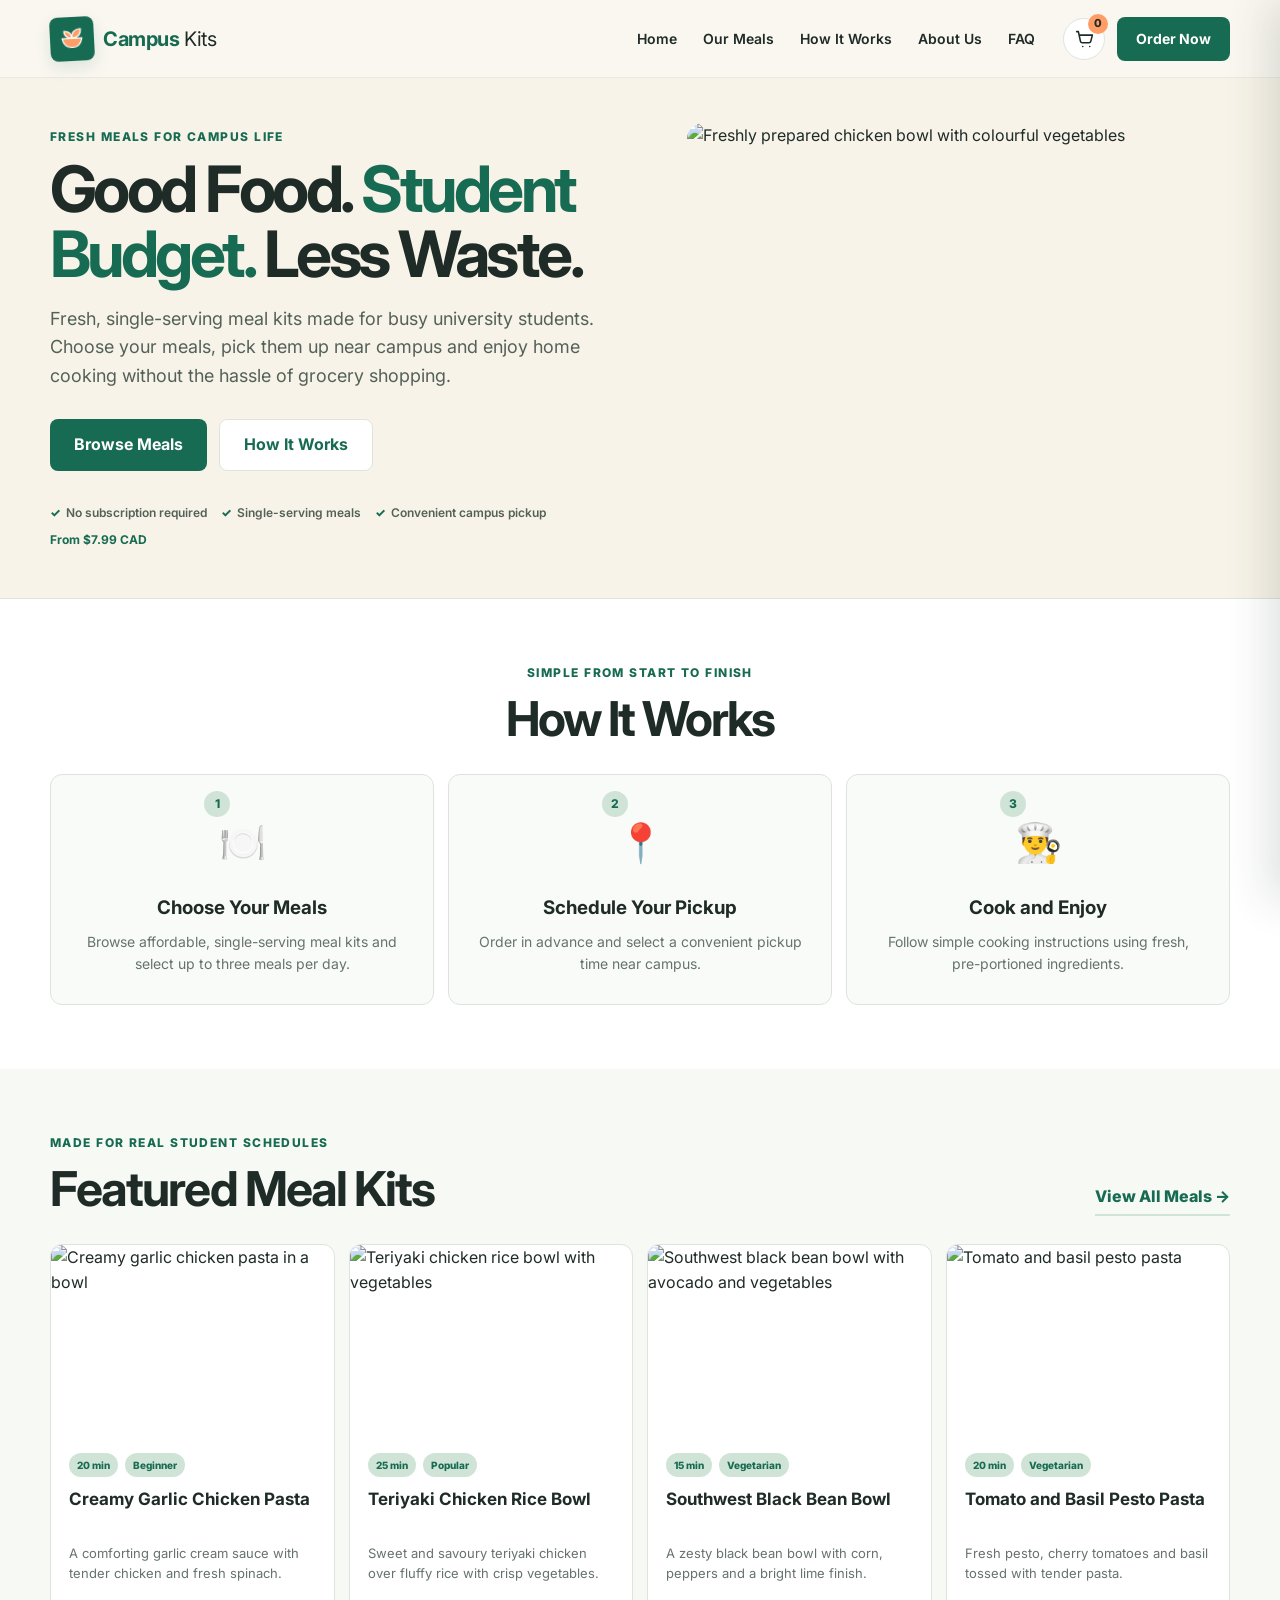
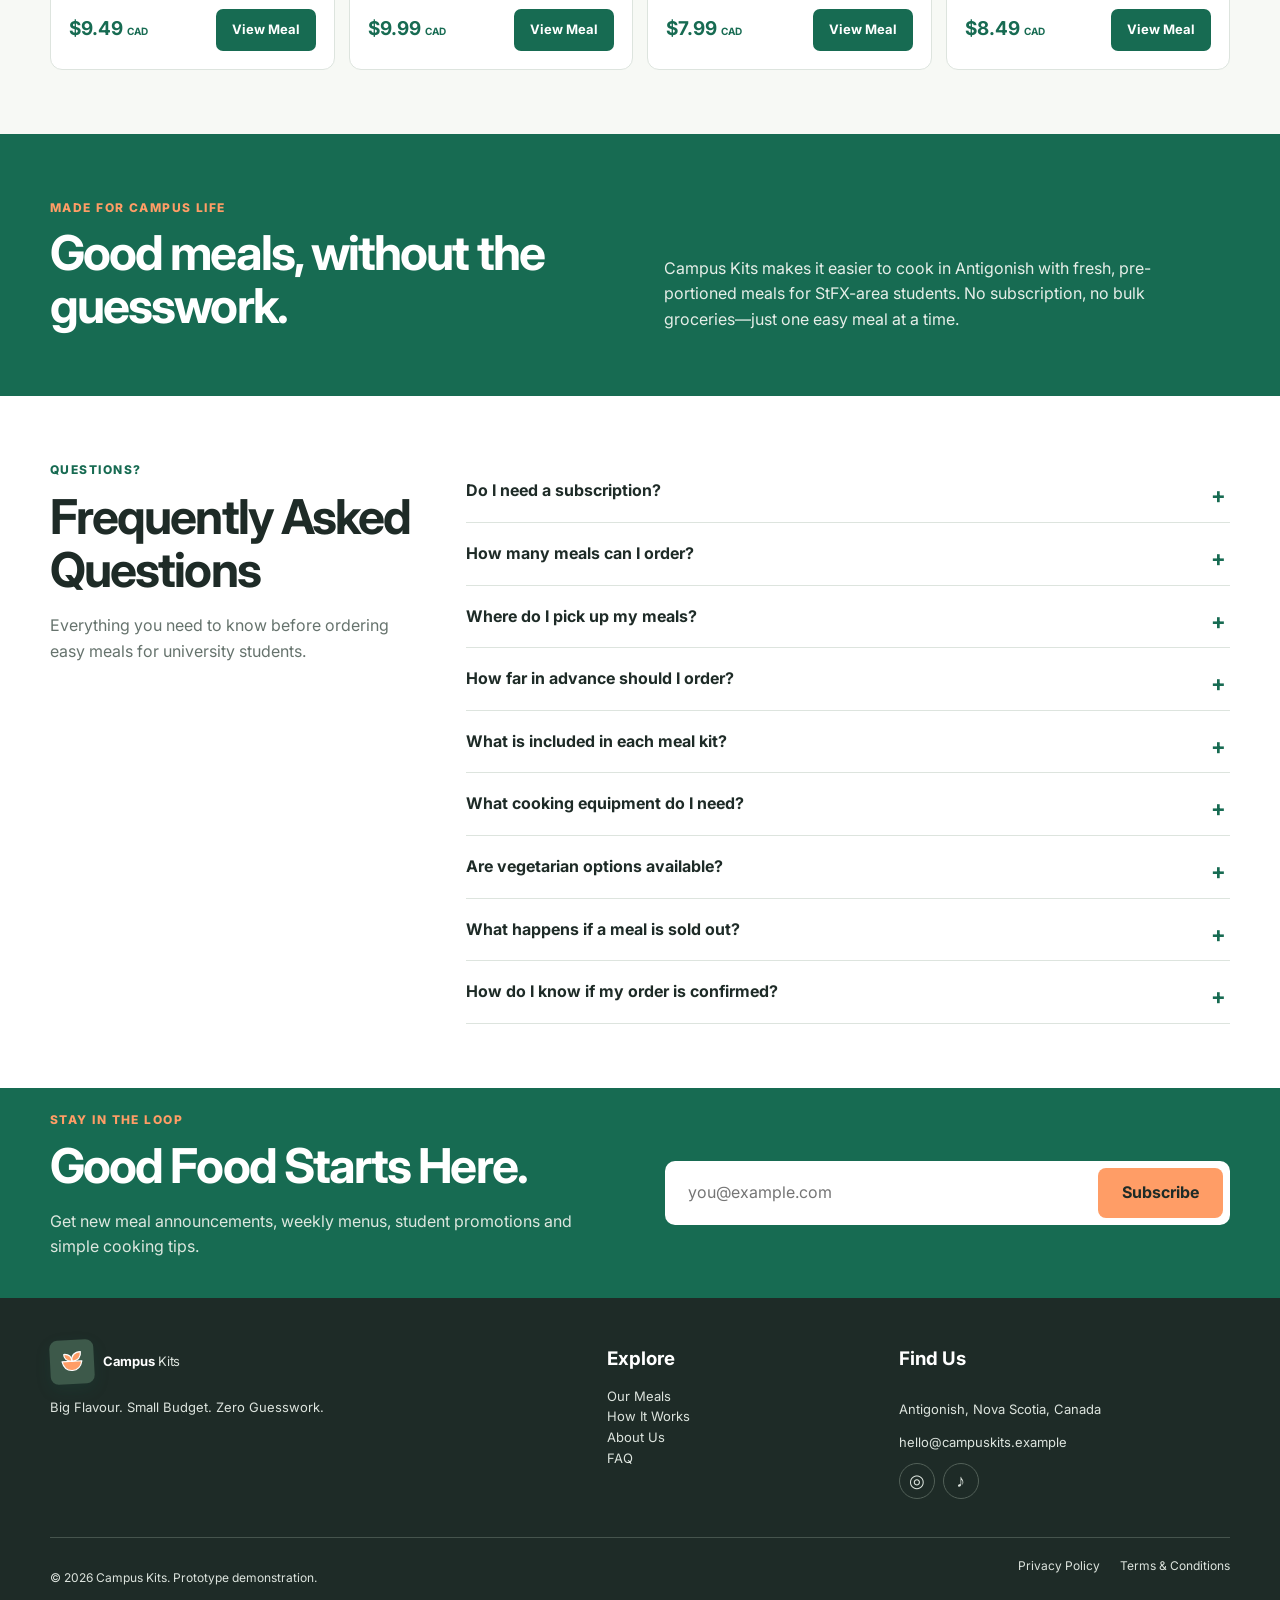
==== index.html @ 13176a0d "create Campus Kits Website" ====
<!doctype html>
<html lang="en">
<head>
  <meta charset="UTF-8">
  <meta name="viewport" content="width=device-width, initial-scale=1">
  <meta name="description" content="Affordable student meal kits in Antigonish. Fresh, single-serving university student meals with convenient StFX-area pickup.">
  <meta name="keywords" content="affordable student meal kits, university student meals, meal kits Antigonish, StFX student meals, single-serving meal kits, easy meals for university students, affordable meals for students, reduce food waste">
  <title>Campus Kits | Affordable Student Meal Kits in Antigonish</title>
  <link rel="preconnect" href="https://fonts.googleapis.com">
  <link rel="preconnect" href="https://fonts.gstatic.com" crossorigin>
  <link href="https://fonts.googleapis.com/css2?family=Inter:wght@400;500;600;700;800&display=swap" rel="stylesheet">
  <link rel="stylesheet" href="styles.css">
</head>
<body>
  <a class="skip-link" href="#main">Skip to content</a>
  <header class="site-header">
    <nav class="nav container" aria-label="Main navigation">
      <a class="brand" href="index.html" aria-label="Campus Kits home">
        <span class="brand-mark" aria-hidden="true">
          <svg viewBox="0 0 48 48"><path d="M10 23h28c-1.8 8.5-7.4 13-14 13S11.8 31.5 10 23Z"/><path d="M24 23c-1-8.4 4.4-13.4 12.5-13.1.5 7.4-4.2 12.3-12.5 13.1Z"/><path d="M24 23c-7.5-.5-11.5-4.6-11.1-10.2 6.6-.1 10.7 3.4 11.1 10.2Z"/></svg>
        </span>
        <span><strong>Campus</strong> Kits</span>
      </a>
      <button class="nav-toggle" aria-expanded="false" aria-controls="nav-links" aria-label="Open menu">
        <span></span><span></span><span></span>
      </button>
      <div class="nav-links" id="nav-links">
        <a href="index.html#main">Home</a>
        <a href="meals.html">Our Meals</a>
        <a href="#how">How It Works</a>
        <a href="#about">About Us</a>
        <a href="#faq">FAQ</a>
      </div>
      <div class="nav-actions">
        <button class="cart-button" type="button" data-open-cart aria-label="Open shopping cart">
          <svg viewBox="0 0 24 24" aria-hidden="true"><path d="M3 3h2l2.4 11.2a2 2 0 0 0 2 1.6h7.8a2 2 0 0 0 1.9-1.4L21 7H6M10 20h.01M18 20h.01"/></svg>
          <span class="cart-count" data-cart-count>0</span>
        </button>
        <a class="button button-small" href="product.html">Order Now</a>
      </div>
    </nav>
  </header>

  <main id="main">
    <section class="hero">
      <div class="container hero-grid">
        <div class="hero-copy">
          <p class="eyebrow">Fresh meals for campus life</p>
          <h1>Good Food. <span>Student Budget.</span> Less Waste.</h1>
          <p class="hero-lede">Fresh, single-serving meal kits made for busy university students. Choose your meals, pick them up near campus and enjoy home cooking without the hassle of grocery shopping.</p>
          <div class="button-row">
            <a class="button" href="#meals">Browse Meals</a>
            <a class="button button-secondary" href="#how">How It Works</a>
          </div>
          <div class="trust-row" aria-label="Service highlights">
            <span>No subscription required</span><span>Single-serving meals</span><span>Convenient campus pickup</span><strong>From $7.99 CAD</strong>
          </div>
        </div>
        <div class="hero-image-wrap">
          <img src="https://images.unsplash.com/photo-1547592180-85f173990554?auto=format&fit=crop&w=1000&q=85" alt="Freshly prepared chicken bowl with colourful vegetables" width="600" height="700">
          <div class="hero-badge"><strong>20 min</strong><span>from pantry to plate</span></div>
        </div>
      </div>
    </section>

    <section class="section" id="how">
      <div class="container">
        <div class="section-heading centered">
          <p class="eyebrow">Simple from start to finish</p>
          <h2>How It Works</h2>
        </div>
        <div class="steps">
          <article class="step"><div class="step-icon"><span>1</span>🍽️</div><h3>Choose Your Meals</h3><p>Browse affordable, single-serving meal kits and select up to three meals per day.</p></article>
          <article class="step"><div class="step-icon"><span>2</span>📍</div><h3>Schedule Your Pickup</h3><p>Order in advance and select a convenient pickup time near campus.</p></article>
          <article class="step"><div class="step-icon"><span>3</span>👨‍🍳</div><h3>Cook and Enjoy</h3><p>Follow simple cooking instructions using fresh, pre-portioned ingredients.</p></article>
        </div>
      </div>
    </section>

    <section class="section meal-section" id="meals">
      <div class="container">
        <div class="section-heading split">
          <div><p class="eyebrow">Made for real student schedules</p><h2>Featured Meal Kits</h2></div>
          <a class="text-link" href="meals.html">View All Meals <span aria-hidden="true">→</span></a>
        </div>
        <div class="meal-grid">
          <article class="meal-card">
            <a class="meal-image" href="product.html?meal=chicken-pasta"><img src="https://images.unsplash.com/photo-1645112411341-6c4fd023714a?auto=format&fit=crop&w=700&q=82" alt="Creamy garlic chicken pasta in a bowl" loading="lazy" width="420" height="300"></a>
            <div class="meal-card-body"><div class="meal-meta"><span>20 min</span><span>Beginner</span></div><h3>Creamy Garlic Chicken Pasta</h3><p>A comforting garlic cream sauce with tender chicken and fresh spinach.</p><div class="price-row"><strong>$9.49 <small>CAD</small></strong><a class="button button-card" href="product.html?meal=chicken-pasta">View Meal</a></div></div>
          </article>
          <article class="meal-card">
            <a class="meal-image" href="product.html?meal=teriyaki-bowl"><img src="https://images.unsplash.com/photo-1512058564366-18510be2db19?auto=format&fit=crop&w=700&q=82" alt="Teriyaki chicken rice bowl with vegetables" loading="lazy" width="420" height="300"></a>
            <div class="meal-card-body"><div class="meal-meta"><span>25 min</span><span>Popular</span></div><h3>Teriyaki Chicken Rice Bowl</h3><p>Sweet and savoury teriyaki chicken over fluffy rice with crisp vegetables.</p><div class="price-row"><strong>$9.99 <small>CAD</small></strong><a class="button button-card" href="product.html?meal=teriyaki-bowl">View Meal</a></div></div>
          </article>
          <article class="meal-card">
            <a class="meal-image" href="product.html?meal=black-bean-bowl"><img src="https://images.unsplash.com/photo-1543362906-acfc16c67564?auto=format&fit=crop&w=700&q=82" alt="Southwest black bean bowl with avocado and vegetables" loading="lazy" width="420" height="300"></a>
            <div class="meal-card-body"><div class="meal-meta"><span>15 min</span><span>Vegetarian</span></div><h3>Southwest Black Bean Bowl</h3><p>A zesty black bean bowl with corn, peppers and a bright lime finish.</p><div class="price-row"><strong>$7.99 <small>CAD</small></strong><a class="button button-card" href="product.html?meal=black-bean-bowl">View Meal</a></div></div>
          </article>
          <article class="meal-card">
            <a class="meal-image" href="product.html?meal=pesto-pasta"><img src="https://images.unsplash.com/photo-1476224203421-9ac39bcb3327?auto=format&fit=crop&w=700&q=82" alt="Tomato and basil pesto pasta" loading="lazy" width="420" height="300"></a>
            <div class="meal-card-body"><div class="meal-meta"><span>20 min</span><span>Vegetarian</span></div><h3>Tomato and Basil Pesto Pasta</h3><p>Fresh pesto, cherry tomatoes and basil tossed with tender pasta.</p><div class="price-row"><strong>$8.49 <small>CAD</small></strong><a class="button button-card" href="product.html?meal=pesto-pasta">View Meal</a></div></div>
          </article>
        </div>
      </div>
    </section>

    <section class="section about-strip" id="about">
      <div class="container about-grid">
        <div><p class="eyebrow">Made for campus life</p><h2>Good meals, without the guesswork.</h2></div>
        <p>Campus Kits makes it easier to cook in Antigonish with fresh, pre-portioned meals for StFX-area students. No subscription, no bulk groceries—just one easy meal at a time.</p>
      </div>
    </section>

    <section class="section faq-section" id="faq">
      <div class="container faq-grid">
        <div><p class="eyebrow">Questions?</p><h2>Frequently Asked Questions</h2><p>Everything you need to know before ordering easy meals for university students.</p></div>
        <div class="faq-list">
          <details><summary>Do I need a subscription?</summary><p>No. You can order whenever it suits you, with no recurring commitment.</p></details>
          <details><summary>How many meals can I order?</summary><p>You can order up to three meals per pickup day across any of the available meal kits.</p></details>
          <details><summary>Where do I pick up my meals?</summary><p>Pickup is offered from a fictional campus-area location in Antigonish near StFX. The exact location is listed during checkout.</p></details>
          <details><summary>How far in advance should I order?</summary><p>Please order at least two days before your selected pickup date.</p></details>
          <details><summary>What is included in each meal kit?</summary><p>Each kit includes pre-portioned ingredients and a step-by-step recipe card for one serving.</p></details>
          <details><summary>What cooking equipment do I need?</summary><p>Most meals need basic equipment such as a saucepan, frying pan, knife and cutting board.</p></details>
          <details><summary>Are vegetarian options available?</summary><p>Yes. The Southwest Black Bean Bowl and Tomato and Basil Pesto Pasta are vegetarian.</p></details>
          <details><summary>What happens if a meal is sold out?</summary><p>Unavailable meals cannot be added to the cart. We recommend another meal from the menu.</p></details>
          <details><summary>How do I know if my order is confirmed?</summary><p>After successful demonstration checkout, you receive an on-screen and simulated email confirmation.</p></details>
        </div>
      </div>
    </section>

    <section class="newsletter">
      <div class="container newsletter-inner">
        <div><p class="eyebrow">Stay in the loop</p><h2>Good Food Starts Here.</h2><p>Get new meal announcements, weekly menus, student promotions and simple cooking tips.</p></div>
        <form id="newsletter-form" class="newsletter-form">
          <label class="sr-only" for="newsletter-email">Email address</label>
          <input id="newsletter-email" type="email" placeholder="you@example.com" required>
          <button class="button" type="submit">Subscribe</button>
        </form>
        <p class="form-message" id="newsletter-message" role="status"></p>
      </div>
    </section>
  </main>

  <footer class="footer">
    <div class="container footer-grid">
      <div><a class="brand brand-light" href="index.html"><span class="brand-mark" aria-hidden="true"><svg viewBox="0 0 48 48"><path d="M10 23h28c-1.8 8.5-7.4 13-14 13S11.8 31.5 10 23Z"/><path d="M24 23c-1-8.4 4.4-13.4 12.5-13.1.5 7.4-4.2 12.3-12.5 13.1Z"/><path d="M24 23c-7.5-.5-11.5-4.6-11.1-10.2 6.6-.1 10.7 3.4 11.1 10.2Z"/></svg></span><span><strong>Campus</strong> Kits</span></a><p>Big Flavour. Small Budget. Zero Guesswork.</p></div>
      <div><h3>Explore</h3><a href="#meals">Our Meals</a><a href="#how">How It Works</a><a href="#about">About Us</a><a href="#faq">FAQ</a></div>
      <div><h3>Find Us</h3><p>Antigonish, Nova Scotia, Canada</p><a href="mailto:hello@campuskits.example">hello@campuskits.example</a><div class="socials"><a href="#" aria-label="Campus Kits on Instagram">◎</a><a href="#" aria-label="Campus Kits on TikTok">♪</a></div></div>
    </div>
    <div class="container footer-bottom"><p>© 2026 Campus Kits. Prototype demonstration.</p><div><a href="#" data-policy>Privacy Policy</a><a href="#" data-policy>Terms &amp; Conditions</a></div></div>
  </footer>

  <div class="cart-overlay" data-cart-overlay></div>
  <aside class="cart-panel" data-cart-panel aria-label="Shopping cart" aria-hidden="true">
    <div class="cart-header"><h2>Your Cart</h2><button class="icon-button" data-close-cart aria-label="Close cart">×</button></div>
    <div class="cart-items" data-cart-items></div>
    <div class="cart-footer"><div class="cart-total"><span>Subtotal</span><strong data-cart-subtotal>$0.00 CAD</strong></div><a class="button cart-checkout" href="product.html#checkout">Continue to Checkout</a></div>
  </aside>

  <script src="script.js"></script>
</body>
</html>
---- styles.css ----
:root {
  --forest: #176B52;
  --sage: #CFE4D6;
  --cream: #F7F3E8;
  --orange: #FF9D66;
  --charcoal: #1E2B27;
  --white: #FFFFFF;
  --muted: #66736D;
  --border: #DDE4DE;
  --shadow: 0 12px 36px rgba(38, 51, 45, .09);
}
* { box-sizing: border-box; }
html { scroll-behavior: smooth; }
body { margin: 0; font-family: Inter, Arial, sans-serif; color: var(--charcoal); background: var(--white); line-height: 1.6; }
img { max-width: 100%; display: block; }
a { color: inherit; text-decoration: none; }
button, input, select { font: inherit; }
button { cursor: pointer; }
.container { width: min(1180px, calc(100% - 40px)); margin-inline: auto; }
.sr-only { position: absolute; width: 1px; height: 1px; padding: 0; margin: -1px; overflow: hidden; clip: rect(0,0,0,0); white-space: nowrap; border: 0; }
.skip-link { position: fixed; left: 12px; top: -50px; z-index: 1000; background: var(--charcoal); color: white; padding: 10px 16px; border-radius: 8px; }
.skip-link:focus { top: 12px; }
:focus-visible { outline: 3px solid var(--orange); outline-offset: 3px; }
.site-header { height: 78px; background: rgba(250,247,240,.96); border-bottom: 1px solid rgba(36,92,67,.08); position: sticky; top: 0; z-index: 100; backdrop-filter: blur(10px); }
.nav { height: 78px; display: flex; align-items: center; gap: 28px; }
.brand { display: inline-flex; align-items: center; gap: 9px; font-size: 20px; white-space: nowrap; }
.brand { letter-spacing: -.02em; }
.brand strong { color: var(--forest); }
.brand-mark { width: 44px; height: 44px; display: grid; place-items: center; border-radius: 12px; background: var(--forest); box-shadow: 0 6px 16px rgba(23,107,82,.14); transform: rotate(-3deg); }
.brand-mark svg { width: 34px; fill: var(--orange); stroke: white; stroke-width: 1.7; stroke-linecap: round; stroke-linejoin: round; }
.nav-links { display: flex; align-items: center; gap: 26px; margin-left: auto; }
.nav-links a { font-size: 14px; font-weight: 600; }
.nav-links a:hover { color: var(--forest); }
.nav-actions { display: flex; align-items: center; gap: 12px; }
.nav-toggle { display: none; border: 0; background: none; }
.cart-button { width: 42px; height: 42px; border: 1px solid var(--border); border-radius: 50%; background: white; display: grid; place-items: center; position: relative; }
.cart-button svg { width: 21px; fill: none; stroke: var(--charcoal); stroke-width: 1.8; stroke-linecap: round; stroke-linejoin: round; }
.cart-count { position: absolute; right: -4px; top: -5px; min-width: 20px; height: 20px; padding: 0 5px; border-radius: 12px; background: var(--orange); color: var(--charcoal); font-size: 11px; font-weight: 800; display: grid; place-items: center; }
.button { min-height: 48px; border: 0; border-radius: 999px; background: var(--forest); color: white; display: inline-flex; align-items: center; justify-content: center; padding: 12px 24px; font-weight: 700; transition: .2s ease; }
.button:hover { background: #194B36; transform: translateY(-2px); box-shadow: 0 8px 20px rgba(36,92,67,.16); }
.button-small { min-height: 44px; padding: 10px 19px; font-size: 14px; }
.button-secondary { background: white; color: var(--forest); border: 1px solid var(--border); }
.button-secondary:hover { background: var(--sage); }
.button-card { min-height: 42px; padding: 9px 16px; font-size: 13px; }
.button-wide { width: 100%; }
.hero { min-height: 620px; background: var(--cream); overflow: hidden; }
.hero-grid { min-height: 620px; display: grid; grid-template-columns: 1.05fr .95fr; align-items: center; gap: 64px; }
.eyebrow { margin: 0 0 10px; color: var(--forest); font-size: 12px; font-weight: 800; letter-spacing: .12em; text-transform: uppercase; }
.hero h1 { max-width: 650px; margin: 0 0 18px; font-size: clamp(48px, 6vw, 76px); line-height: 1.02; letter-spacing: -.045em; }
.hero h1 span { color: var(--forest); }
.hero-lede { max-width: 580px; color: #536159; font-size: 18px; }
.button-row { display: flex; gap: 12px; margin-top: 28px; }
.trust-row { display: flex; flex-wrap: wrap; gap: 12px 18px; margin-top: 32px; max-width: 650px; color: #536159; font-size: 12px; font-weight: 600; }
.trust-row span { padding-left: 16px; position: relative; }
.trust-row span::before { content: "✓"; position: absolute; left: 0; color: var(--forest); font-weight: 800; }
.trust-row strong { color: var(--forest); }
.hero-image-wrap { height: 510px; position: relative; }
.hero-image-wrap::before { content: ""; position: absolute; width: 80%; height: 86%; right: -38px; bottom: -20px; border-radius: 220px 220px 36px 36px; background: var(--sage); }
.hero-image-wrap img { width: 92%; height: 100%; object-fit: cover; position: relative; z-index: 1; margin-left: auto; border-radius: 220px 220px 32px 32px; }
.hero-badge { position: absolute; z-index: 2; left: 5px; bottom: 38px; width: 120px; height: 120px; border-radius: 50%; background: var(--orange); display: flex; flex-direction: column; align-items: center; justify-content: center; text-align: center; box-shadow: var(--shadow); transform: rotate(-6deg); }
.hero-badge strong { font-size: 20px; line-height: 1.1; }.hero-badge span { max-width: 70px; font-size: 10px; font-weight: 700; }
.section { padding: 88px 0; }
.section-heading { margin-bottom: 38px; }.section-heading h2, .faq-grid h2, .sustain-copy h2, .newsletter h2 { margin: 0; font-size: clamp(34px, 4vw, 48px); line-height: 1.12; letter-spacing: -.03em; }
.centered { text-align: center; }.split { display: flex; justify-content: space-between; align-items: end; }
.text-link { color: var(--forest); font-weight: 800; border-bottom: 2px solid var(--sage); padding-bottom: 4px; }
.steps { display: grid; grid-template-columns: repeat(3, 1fr); gap: 22px; }
.step { min-height: 220px; border: 1px solid var(--border); border-radius: 20px; padding: 28px; text-align: center; }
.step-icon { height: 78px; display: grid; place-items: center; font-size: 38px; position: relative; }
.step-icon span { position: absolute; top: -12px; left: calc(50% - 38px); width: 26px; height: 26px; border-radius: 50%; background: var(--sage); color: var(--forest); font-size: 12px; font-weight: 800; display: grid; place-items: center; }
.step h3 { margin: 12px 0 8px; }.step p { margin: 0; color: var(--muted); font-size: 14px; }
.meal-section { background: #F7F9F5; }
.meal-grid { display: grid; grid-template-columns: repeat(4, 1fr); gap: 18px; }
.meal-card { overflow: hidden; border-radius: 18px; background: white; border: 1px solid var(--border); transition: .2s ease; }
.meal-card:hover { transform: translateY(-5px); box-shadow: var(--shadow); }
.meal-image { display: block; height: 210px; overflow: hidden; }.meal-image img { width: 100%; height: 100%; object-fit: cover; transition: .3s ease; }.meal-card:hover img { transform: scale(1.03); }
.meal-card-body { padding: 18px; }.meal-meta { display: flex; gap: 7px; }.meal-meta span { border-radius: 999px; background: var(--sage); color: var(--forest); padding: 4px 8px; font-size: 10px; font-weight: 800; }
.meal-card h3 { min-height: 48px; margin: 12px 0 6px; font-size: 18px; line-height: 1.25; }.meal-card p { min-height: 68px; margin: 0 0 12px; color: var(--muted); font-size: 13px; }
.price-row { display: flex; align-items: center; justify-content: space-between; }.price-row strong { color: var(--forest); font-size: 19px; }.price-row small { font-size: 10px; }
.benefits { background: white; }.benefit-grid { display: grid; grid-template-columns: repeat(3, 1fr); gap: 22px; }.benefit-grid article { border-left: 3px solid var(--sage); padding: 14px 20px; }.benefit-icon { font-size: 28px; }.benefit-grid h3 { margin: 8px 0 5px; }.benefit-grid p { margin: 0; color: var(--muted); font-size: 14px; }
.sustainability { background: var(--cream); }.sustain-grid { display: grid; grid-template-columns: 1fr 1fr; align-items: center; gap: 70px; }.sustain-images { height: 470px; position: relative; }.sustain-main { width: 78%; height: 100%; object-fit: cover; border-radius: 180px 180px 24px 24px; }.sustain-small { position: absolute; right: 0; bottom: -24px; width: 42%; height: 210px; object-fit: cover; border: 8px solid var(--cream); border-radius: 18px; }.sustain-copy p:not(.eyebrow) { color: var(--muted); }
.reviews { background: #F7F9F5; }.review-grid { display: grid; grid-template-columns: repeat(3, 1fr); gap: 18px; }.review-grid article { background: white; border: 1px solid var(--border); border-radius: 18px; padding: 24px; }.stars { color: var(--orange); letter-spacing: 2px; }.review-grid blockquote { min-height: 105px; margin: 16px 0; font-size: 16px; font-weight: 600; }.reviewer { display: flex; align-items: center; gap: 10px; }.reviewer > span { width: 38px; height: 38px; border-radius: 50%; background: var(--sage); display: grid; place-items: center; color: var(--forest); font-size: 12px; font-weight: 800; }.reviewer div { display: flex; flex-direction: column; }.reviewer small { color: var(--muted); }.prototype-note { text-align: center; color: var(--muted); font-size: 12px; margin: 20px 0 0; }
.faq-grid { display: grid; grid-template-columns: .7fr 1.3fr; gap: 70px; }.faq-grid > div:first-child p:last-child { color: var(--muted); }.faq-list details { border-bottom: 1px solid var(--border); }.faq-list summary { cursor: pointer; list-style: none; padding: 18px 30px 18px 0; font-weight: 700; position: relative; }.faq-list summary::-webkit-details-marker { display: none; }.faq-list summary::after { content: "+"; position: absolute; right: 4px; color: var(--forest); font-size: 22px; }.faq-list details[open] summary::after { content: "−"; }.faq-list details p { margin: -5px 20px 18px 0; color: var(--muted); }
.newsletter { background: var(--forest); color: white; }.newsletter-inner { min-height: 230px; display: grid; grid-template-columns: 1fr 1fr; align-items: center; gap: 50px; position: relative; }.newsletter .eyebrow { color: var(--orange); }.newsletter p { color: #DDE7DF; }.newsletter-form { display: flex; gap: 8px; padding: 7px; background: white; border-radius: 999px; }.newsletter-form input { flex: 1; width: 100%; border: 0; outline: 0; padding: 10px 16px; border-radius: 999px; }.newsletter-form .button { background: var(--orange); color: var(--charcoal); }.form-message { position: absolute; right: 0; bottom: 18px; margin: 0; }
.footer { background: var(--charcoal); color: #DDE4DE; padding: 58px 0 20px; }.footer-grid { display: grid; grid-template-columns: 1.5fr .7fr 1fr; gap: 60px; }.brand-light strong { color: white; }.brand-light .brand-mark { background: #3D594A; }.brand-light .brand-mark svg { stroke: white; }.footer h3 { color: white; margin: 4px 0 12px; }.footer-grid > div { display: flex; flex-direction: column; }.footer-grid a, .footer-grid p { font-size: 13px; }.footer-grid a:hover { color: var(--orange); }.socials { display: flex; gap: 8px; margin-top: 10px; }.socials a { width: 36px; height: 36px; border: 1px solid #526058; border-radius: 50%; display: grid; place-items: center; font-size: 18px; }.footer-bottom { border-top: 1px solid #46544D; margin-top: 38px; padding-top: 18px; display: flex; justify-content: space-between; font-size: 12px; }.footer-bottom div { display: flex; gap: 20px; }

.breadcrumb { display: flex; gap: 8px; padding: 24px 0 16px; color: var(--muted); font-size: 13px; }.breadcrumb a { color: var(--forest); font-weight: 700; }.product-layout { display: grid; grid-template-columns: 1.05fr .95fr; gap: 52px; padding-bottom: 70px; }.product-gallery { display: grid; gap: 12px; }.product-gallery img { width: 100%; object-fit: cover; border-radius: 20px; }#product-main-image { height: 520px; }#product-detail-image { height: 180px; }.product-info h1 { margin: 0 0 8px; font-size: clamp(36px, 4vw, 54px); line-height: 1.05; letter-spacing: -.035em; }.product-price { color: var(--forest); font-size: 28px; font-weight: 800; }.product-price span { font-size: 12px; }.product-facts { display: grid; grid-template-columns: repeat(3, 1fr); margin: 22px 0 16px; border-block: 1px solid var(--border); }.product-facts span { display: grid; grid-template-columns: 28px 1fr; padding: 12px 8px; border-right: 1px solid var(--border); }.product-facts span:last-child { border-right: 0; }.product-facts b { grid-row: span 2; color: var(--forest); }.product-facts small { color: var(--muted); }.product-facts strong { font-size: 12px; }.availability { font-size: 13px; font-weight: 800; }.in-stock { color: var(--forest); }.sold-out { color: #A23B32; }.product-description { color: var(--muted); }.selector-block label, .field label { display: block; margin-bottom: 7px; font-size: 13px; font-weight: 800; }.meal-selector { display: grid; grid-template-columns: repeat(2, 1fr); gap: 8px; }.meal-option { border: 1px solid var(--border); background: white; border-radius: 10px; padding: 10px; text-align: left; font-size: 12px; font-weight: 700; }.meal-option.active { border-color: var(--forest); background: var(--sage); }.meal-option:disabled { opacity: .5; }.order-options { display: grid; grid-template-columns: .7fr 1fr 1.2fr; gap: 8px; margin-top: 18px; }.field select, .field input { width: 100%; height: 46px; border: 1px solid var(--border); border-radius: 9px; background: white; padding: 0 10px; }.daily-limit { min-height: 20px; color: var(--muted); font-size: 12px; }.total-row { display: flex; justify-content: space-between; align-items: center; border-top: 1px solid var(--border); padding: 16px 0 10px; }.total-row strong { color: var(--forest); font-size: 20px; }.pickup-location { color: var(--muted); font-size: 11px; }
.meal-details { display: grid; grid-template-columns: 1fr 1fr; gap: 30px; padding-bottom: 70px; }.meal-details article { border: 1px solid var(--border); border-radius: 20px; padding: 28px; }.meal-details h2 { margin: 0 0 20px; }.ingredient-list { display: grid; grid-template-columns: repeat(2, 1fr); gap: 10px; list-style: none; padding: 0; }.ingredient-list li { background: #F7F9F5; border-radius: 10px; padding: 10px; font-size: 13px; }.allergen { background: #FFF4E8; border-radius: 8px; padding: 10px; font-size: 12px; }.instructions ol { padding-left: 20px; }.instructions li { margin-bottom: 10px; }.instructions details { margin-top: 16px; border-top: 1px solid var(--border); padding-top: 12px; }.instructions summary { color: var(--forest); font-weight: 800; cursor: pointer; }.instructions details p { font-size: 13px; color: var(--muted); }.checkout-section { background: var(--cream); padding: 28px 0; }.footer-compact { padding: 20px 0 10px; }.footer-compact .footer-bottom { margin-top: 0; border: 0; }
.cart-overlay { position: fixed; inset: 0; z-index: 300; background: rgba(38,51,45,.42); opacity: 0; visibility: hidden; transition: .2s; }.cart-overlay.open { opacity: 1; visibility: visible; }.cart-panel { position: fixed; z-index: 310; right: 0; top: 0; width: min(420px, 100%); height: 100dvh; background: white; transform: translateX(100%); transition: .25s ease; display: flex; flex-direction: column; box-shadow: -12px 0 40px rgba(38,51,45,.14); }.cart-panel.open { transform: translateX(0); }.cart-header { height: 72px; padding: 0 20px; border-bottom: 1px solid var(--border); display: flex; align-items: center; justify-content: space-between; }.cart-header h2 { margin: 0; }.icon-button { width: 40px; height: 40px; border: 1px solid var(--border); border-radius: 50%; background: white; font-size: 24px; }.cart-items { flex: 1; overflow-y: auto; padding: 16px 20px; }.empty-cart { text-align: center; color: var(--muted); padding: 60px 20px; }.cart-item { display: grid; grid-template-columns: 68px 1fr auto; gap: 10px; border-bottom: 1px solid var(--border); padding: 12px 0; }.cart-item img { width: 68px; height: 68px; object-fit: cover; border-radius: 8px; }.cart-item h3 { margin: 0 0 3px; font-size: 14px; }.cart-item p { margin: 2px 0; color: var(--muted); font-size: 11px; }.remove-item { align-self: start; border: 0; background: none; color: #A23B32; font-size: 18px; }.cart-footer { border-top: 1px solid var(--border); padding: 16px 20px 20px; }.cart-total { display: flex; justify-content: space-between; margin-bottom: 12px; }.cart-checkout { width: 100%; }
.checkout-modal { width: min(820px, calc(100% - 28px)); max-height: calc(100dvh - 28px); border: 0; border-radius: 20px; padding: 0; color: var(--charcoal); }.checkout-modal::backdrop { background: rgba(38,51,45,.55); }.modal-header { display: flex; justify-content: space-between; align-items: start; border-bottom: 1px solid var(--border); padding: 20px 24px; }.modal-header h2 { margin: 0; }.checkout-grid { display: grid; grid-template-columns: 1fr 1fr; gap: 24px; padding: 20px 24px 0; }.checkout-summary { background: #F7F9F5; border-radius: 12px; padding: 12px; }.checkout-line { border-bottom: 1px solid var(--border); padding: 8px 0; font-size: 13px; }.checkout-line:last-child { border: 0; }.checkout-fields { display: grid; gap: 8px; }.checkout-fields label { font-size: 12px; font-weight: 700; }.checkout-fields input { width: 100%; height: 42px; border: 1px solid var(--border); border-radius: 8px; padding: 8px 10px; }.payment-options { border: 1px solid var(--border); border-radius: 10px; margin-top: 14px; }.payment-options label { display: block; padding: 4px 0; font-size: 12px; }.demo-warning { margin: 14px 24px 4px; color: #9A5B25; background: #FFF4E8; border-radius: 8px; padding: 8px 10px; font-size: 12px; }.checkout-error { min-height: 20px; margin: 6px 24px; color: #A23B32; font-size: 13px; }.checkout-modal #confirm-order { width: calc(100% - 48px); margin: 0 24px 24px; }.confirmation { text-align: center; padding: 38px 24px; }.confirmation-icon { width: 64px; height: 64px; margin: 0 auto 14px; border-radius: 50%; background: var(--sage); color: var(--forest); display: grid; place-items: center; font-size: 34px; }.confirmation h2 { max-width: 680px; margin: 0 auto 12px; font-size: 24px; }.confirmation p { color: var(--muted); }
@media (max-width: 980px) {
  .nav-links { position: absolute; left: 20px; right: 20px; top: 68px; display: none; flex-direction: column; align-items: stretch; gap: 0; background: white; border: 1px solid var(--border); border-radius: 14px; padding: 8px; box-shadow: var(--shadow); }.nav-links.open { display: flex; }.nav-links a { padding: 12px; }.nav-toggle { display: grid; gap: 4px; width: 42px; margin-left: auto; }.nav-toggle span { width: 22px; height: 2px; background: var(--charcoal); }.nav-actions { margin-left: 0; }.nav-actions .button { display: none; }
  .hero-grid { grid-template-columns: 1fr 1fr; gap: 30px; }.hero h1 { font-size: 52px; }.hero-image-wrap { height: 450px; }
  .meal-grid { grid-template-columns: repeat(2, 1fr); }.benefit-grid { grid-template-columns: repeat(2, 1fr); }.product-layout { grid-template-columns: 1fr 1fr; gap: 24px; }.order-options { grid-template-columns: 1fr 1fr; }.order-options .field:last-child { grid-column: span 2; }
}
@media (max-width: 700px) {
  .container { width: min(100% - 28px, 1180px); }.site-header, .nav { height: 68px; }.brand { font-size: 16px; }.brand-mark { width: 36px; height: 36px; }.nav-actions { gap: 6px; }.cart-button { width: 38px; height: 38px; }.nav { gap: 8px; }
  .hero { min-height: auto; }.hero-grid { grid-template-columns: 1fr; padding-top: 50px; padding-bottom: 40px; }.hero h1 { font-size: 44px; }.hero-lede { font-size: 16px; }.hero-image-wrap { height: 390px; }.hero-image-wrap img { width: 100%; }.hero-badge { width: 100px; height: 100px; }.trust-row { margin-top: 24px; }.button-row { flex-wrap: wrap; }.section { padding: 64px 0; }.split { align-items: start; }.steps, .review-grid, .faq-grid, .sustain-grid, .benefit-grid { grid-template-columns: 1fr; }.steps { gap: 12px; }.step { min-height: 190px; }.meal-grid { grid-template-columns: 1fr; }.meal-card h3, .meal-card p { min-height: auto; }.meal-image { height: 260px; }.benefit-grid { gap: 8px; }.sustain-grid { gap: 40px; }.sustain-images { height: 380px; }.review-grid blockquote { min-height: auto; }.faq-grid { gap: 20px; }.newsletter-inner { grid-template-columns: 1fr; gap: 18px; padding: 38px 0 64px; }.newsletter-form { border-radius: 12px; }.newsletter-form input { min-width: 0; }.form-message { left: 0; right: auto; bottom: 24px; }.footer-grid { grid-template-columns: 1fr 1fr; }.footer-grid > div:first-child { grid-column: span 2; }.footer-bottom { gap: 12px; flex-direction: column; }
  .breadcrumb { padding-top: 18px; }.product-layout { grid-template-columns: 1fr; }.product-gallery { order: 0; }#product-main-image { height: 420px; }#product-detail-image { height: 150px; }.product-info h1 { font-size: 38px; }.product-facts { grid-template-columns: 1fr; }.product-facts span { border-right: 0; border-bottom: 1px solid var(--border); }.product-facts span:last-child { border-bottom: 0; }.order-options { grid-template-columns: 1fr; }.order-options .field:last-child { grid-column: auto; }.meal-details { grid-template-columns: 1fr; }.ingredient-list { grid-template-columns: 1fr; }.checkout-grid { grid-template-columns: 1fr; }.checkout-modal { width: calc(100% - 16px); }.modal-header { padding: 16px; }.checkout-grid { padding: 16px 16px 0; }.demo-warning { margin-inline: 16px; }.checkout-error { margin-inline: 16px; }.checkout-modal #confirm-order { width: calc(100% - 32px); margin-inline: 16px; }
}
@media (max-width: 390px) {
  .hero h1 { font-size: 39px; }.hero-image-wrap { height: 350px; }.button-row .button { flex: 1; padding-inline: 14px; }.footer-grid { grid-template-columns: 1fr; }.footer-grid > div:first-child { grid-column: auto; }.meal-selector { grid-template-columns: 1fr; }.newsletter-form { align-items: stretch; }.newsletter-form .button { padding-inline: 14px; }
}

/* Simplified, straightforward layout */
.site-header { box-shadow: none; }
.hero { min-height: 520px; }
.hero-grid { min-height: 520px; gap: 36px; }
.hero h1 { font-size: clamp(42px, 5vw, 64px); }
.hero-image-wrap { height: 430px; }
.hero-image-wrap::before { display: none; }
.hero-image-wrap img { width: 100%; border-radius: 16px; }
.hero-badge { display: none; }
.section { padding: 64px 0; }
.step,
.meal-card,
.review-grid article,
.meal-details article,
.field select,
.field input,
.newsletter-form,
.newsletter-form input,
.checkout-modal { border-radius: 10px; }
.meal-card { box-shadow: none; }
.meal-card:hover { transform: none; box-shadow: none; }
.meal-image { height: 190px; }
.button { border-radius: 8px; }
.button:hover { transform: none; box-shadow: none; }
.button-small { border-radius: 8px; }
.button-card { border-radius: 7px; }
.trust-row { gap: 8px 14px; }
.sustain-main { border-radius: 16px; }
.sustain-small { border-radius: 10px; }
.brand-mark { border-radius: 8px; }
.benefit-grid article { border-left-width: 2px; }
.reviews { background: #F7F9F5; }

.product-page { background: #FFFFFF; }
.product-main { background: #FFFFFF; }
.product-layout { border-top: 1px solid var(--border); padding-top: 28px; }
.product-gallery img { border-radius: 10px; }
.product-info { padding: 4px 0; }
.product-facts { background: #F7F9F5; border: 1px solid var(--border); }
.meal-option,
.ingredient-list li,
.checkout-summary { border-radius: 7px; }
.meal-details { border-top: 1px solid var(--border); padding-top: 32px; }
.checkout-section { border-top: 1px solid var(--border); background: #F7F9F5; }

@media (max-width: 700px) {
  .hero { min-height: auto; }
  .hero-grid { min-height: auto; }
  .hero h1 { font-size: 40px; }
  .hero-image-wrap { height: 330px; }
  .section { padding: 52px 0; }
  .meal-image { height: 220px; }
  .product-layout { border-top: 0; padding-top: 10px; }
  .product-facts { background: transparent; }
  .newsletter-form { border-radius: 8px; }
}

/* Modern compact refresh */
body { background: var(--white); }
.hero { border-bottom: 1px solid var(--border); }
.hero h1 { max-width: 600px; letter-spacing: -.055em; }
.hero-lede { max-width: 550px; }
.hero-image-wrap { border-radius: 16px; }
.hero-image-wrap img { border-radius: 16px; }
.section-heading { margin-bottom: 28px; }
.section-heading h2,
.faq-grid h2,
.about-grid h2,
.newsletter h2 { letter-spacing: -.04em; }
.steps { gap: 14px; }
.step { border-radius: 12px; background: #F9FBF8; }
.meal-grid { gap: 14px; }
.meal-card { border-radius: 12px; }
.meal-card h3 { font-size: 17px; }
.meal-card p { min-height: 54px; }
.meal-image { border-radius: 11px 11px 0 0; }
.about-strip { background: var(--forest); color: white; }
.about-strip .eyebrow { color: var(--orange); }
.about-grid { display: grid; grid-template-columns: 1fr 1fr; align-items: end; gap: 48px; }
.about-grid h2 { margin: 0; font-size: clamp(34px, 4vw, 48px); line-height: 1.1; }
.about-grid > p { margin: 0; color: #E6EEE8; max-width: 520px; }
.faq-grid { grid-template-columns: .65fr 1.35fr; gap: 48px; }
.newsletter-inner { min-height: 210px; }
.footer { padding-top: 42px; }
.product-layout { border: 0; padding-top: 18px; }
.product-info { max-width: 540px; }
.product-facts { border-radius: 10px; }
.meal-details { border: 0; }
.meal-details article { background: #F9FBF8; }

@media (max-width: 700px) {
  .hero-grid { gap: 24px; }
  .hero h1 { font-size: 40px; }
  .meal-grid { gap: 12px; }
  .about-grid { grid-template-columns: 1fr; gap: 16px; }
  .faq-grid { gap: 18px; }
}
.meals-hero { background: var(--cream); padding-bottom: 42px; }
.meals-hero .breadcrumb { padding-top: 20px; }
.meals-hero h1 { margin: 0; font-size: clamp(40px, 5vw, 58px); letter-spacing: -.05em; line-height: 1.08; }
.meals-hero p:last-child { max-width: 570px; color: var(--muted); }
.meals-page-list { padding-top: 46px; }
.meals-page-list .meal-card h2 { min-height: 48px; margin: 12px 0 6px; font-size: 18px; line-height: 1.25; }
.meals-page-note { margin: 24px 0 0; text-align: center; color: var(--muted); font-size: 13px; }
[hidden] { display: none !important; }
.checkout-actions { display: grid; grid-template-columns: 1fr 1fr; gap: 10px; padding: 0 24px 24px; }
.checkout-actions .button { width: 100%; margin: 0; }
.checkout-modal #confirm-order { width: 100%; margin: 0; }
.order-progress { padding-block: 0 48px; }
.order-progress-card { border: 1px solid var(--border); border-radius: 12px; background: #F9FBF8; padding: 22px; }
.order-progress-card h2 { margin: 0 0 8px; }
.order-progress-card p:not(.eyebrow) { color: var(--muted); }
.staff-notice { border-radius: 8px; background: #F1F6F1; padding: 10px; font-size: 13px; }
@media (max-width: 700px) {
  .checkout-actions { grid-template-columns: 1fr; padding-inline: 16px; }
}
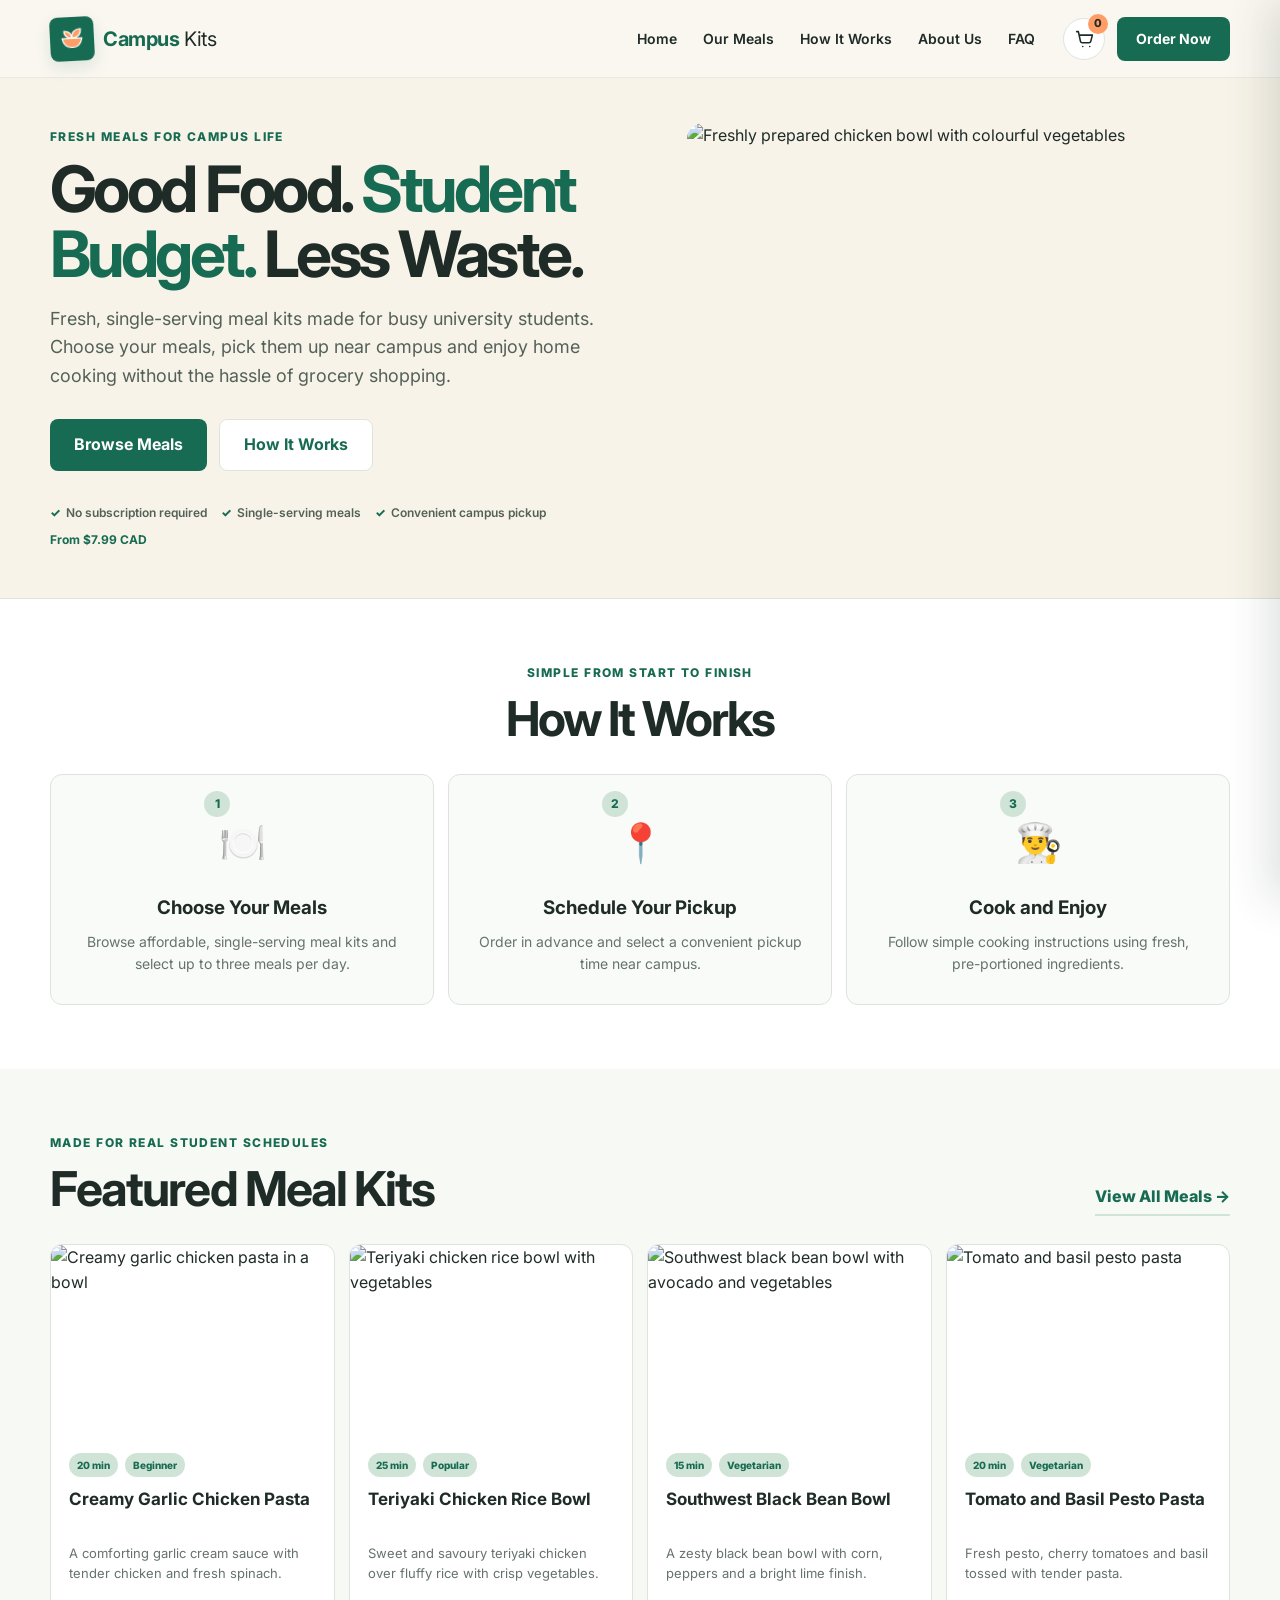
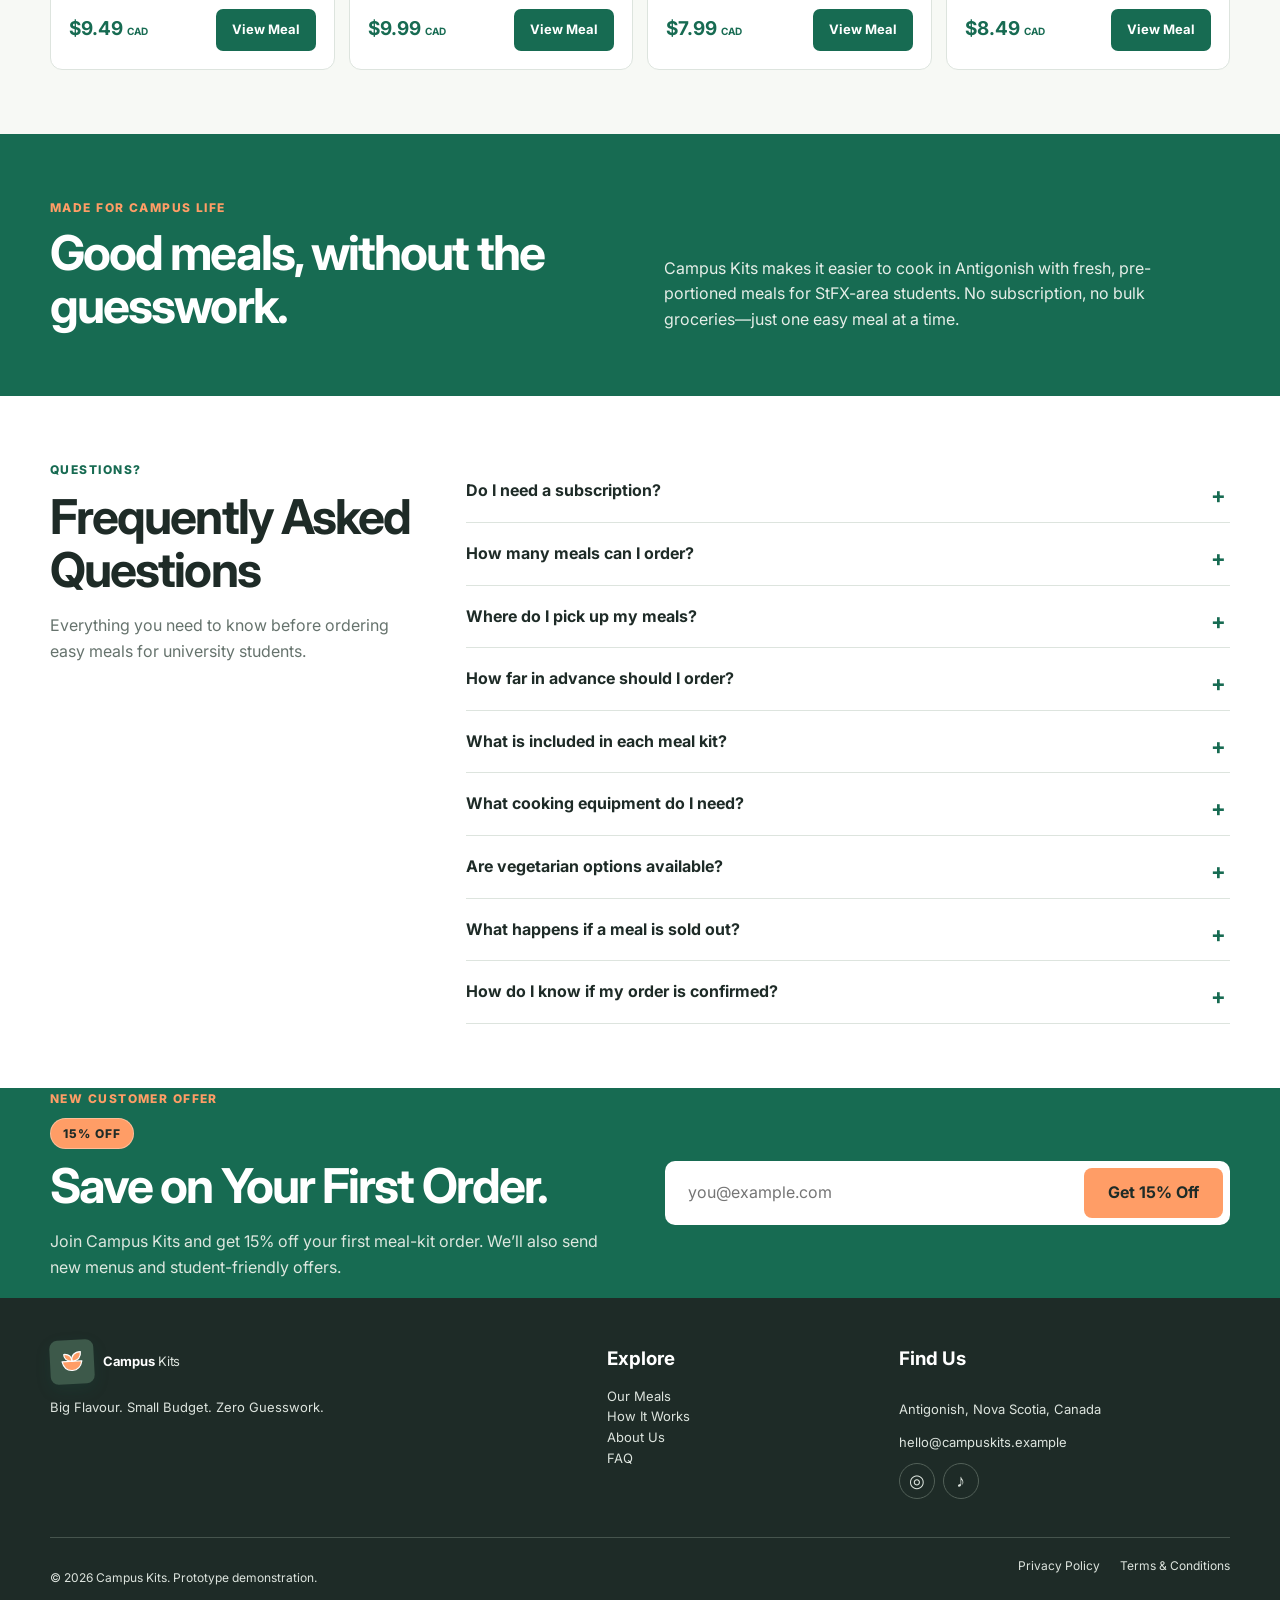
==== commit f06caaa8: "Create Campus Kits 2" ====
--- a/index.html
+++ b/index.html
@@ -130,11 +130,16 @@
 
     <section class="newsletter">
       <div class="container newsletter-inner">
-        <div><p class="eyebrow">Stay in the loop</p><h2>Good Food Starts Here.</h2><p>Get new meal announcements, weekly menus, student promotions and simple cooking tips.</p></div>
+        <div class="newsletter-copy">
+          <p class="eyebrow">New customer offer</p>
+          <div class="promo-badge" aria-label="15 percent off">15% OFF</div>
+          <h2>Save on Your First Order.</h2>
+          <p>Join Campus Kits and get 15% off your first meal-kit order. We’ll also send new menus and student-friendly offers.</p>
+        </div>
         <form id="newsletter-form" class="newsletter-form">
           <label class="sr-only" for="newsletter-email">Email address</label>
-          <input id="newsletter-email" type="email" placeholder="you@example.com" required>
-          <button class="button" type="submit">Subscribe</button>
+          <input id="newsletter-email" name="email" type="email" autocomplete="email" placeholder="you@example.com" required>
+          <button class="button" type="submit">Get 15% Off</button>
         </form>
         <p class="form-message" id="newsletter-message" role="status"></p>
       </div>
--- a/styles.css
+++ b/styles.css
@@ -81,6 +81,8 @@
 .reviews { background: #F7F9F5; }.review-grid { display: grid; grid-template-columns: repeat(3, 1fr); gap: 18px; }.review-grid article { background: white; border: 1px solid var(--border); border-radius: 18px; padding: 24px; }.stars { color: var(--orange); letter-spacing: 2px; }.review-grid blockquote { min-height: 105px; margin: 16px 0; font-size: 16px; font-weight: 600; }.reviewer { display: flex; align-items: center; gap: 10px; }.reviewer > span { width: 38px; height: 38px; border-radius: 50%; background: var(--sage); display: grid; place-items: center; color: var(--forest); font-size: 12px; font-weight: 800; }.reviewer div { display: flex; flex-direction: column; }.reviewer small { color: var(--muted); }.prototype-note { text-align: center; color: var(--muted); font-size: 12px; margin: 20px 0 0; }
 .faq-grid { display: grid; grid-template-columns: .7fr 1.3fr; gap: 70px; }.faq-grid > div:first-child p:last-child { color: var(--muted); }.faq-list details { border-bottom: 1px solid var(--border); }.faq-list summary { cursor: pointer; list-style: none; padding: 18px 30px 18px 0; font-weight: 700; position: relative; }.faq-list summary::-webkit-details-marker { display: none; }.faq-list summary::after { content: "+"; position: absolute; right: 4px; color: var(--forest); font-size: 22px; }.faq-list details[open] summary::after { content: "−"; }.faq-list details p { margin: -5px 20px 18px 0; color: var(--muted); }
 .newsletter { background: var(--forest); color: white; }.newsletter-inner { min-height: 230px; display: grid; grid-template-columns: 1fr 1fr; align-items: center; gap: 50px; position: relative; }.newsletter .eyebrow { color: var(--orange); }.newsletter p { color: #DDE7DF; }.newsletter-form { display: flex; gap: 8px; padding: 7px; background: white; border-radius: 999px; }.newsletter-form input { flex: 1; width: 100%; border: 0; outline: 0; padding: 10px 16px; border-radius: 999px; }.newsletter-form .button { background: var(--orange); color: var(--charcoal); }.form-message { position: absolute; right: 0; bottom: 18px; margin: 0; }
+.newsletter-copy { position: relative; }
+.newsletter-copy .promo-badge { width: fit-content; margin: 0 0 10px; border: 1px solid rgba(255,255,255,.32); border-radius: 999px; background: var(--orange); color: var(--charcoal); padding: 5px 12px; font-size: 12px; font-weight: 800; letter-spacing: .08em; }
 .footer { background: var(--charcoal); color: #DDE4DE; padding: 58px 0 20px; }.footer-grid { display: grid; grid-template-columns: 1.5fr .7fr 1fr; gap: 60px; }.brand-light strong { color: white; }.brand-light .brand-mark { background: #3D594A; }.brand-light .brand-mark svg { stroke: white; }.footer h3 { color: white; margin: 4px 0 12px; }.footer-grid > div { display: flex; flex-direction: column; }.footer-grid a, .footer-grid p { font-size: 13px; }.footer-grid a:hover { color: var(--orange); }.socials { display: flex; gap: 8px; margin-top: 10px; }.socials a { width: 36px; height: 36px; border: 1px solid #526058; border-radius: 50%; display: grid; place-items: center; font-size: 18px; }.footer-bottom { border-top: 1px solid #46544D; margin-top: 38px; padding-top: 18px; display: flex; justify-content: space-between; font-size: 12px; }.footer-bottom div { display: flex; gap: 20px; }
 
 .breadcrumb { display: flex; gap: 8px; padding: 24px 0 16px; color: var(--muted); font-size: 13px; }.breadcrumb a { color: var(--forest); font-weight: 700; }.product-layout { display: grid; grid-template-columns: 1.05fr .95fr; gap: 52px; padding-bottom: 70px; }.product-gallery { display: grid; gap: 12px; }.product-gallery img { width: 100%; object-fit: cover; border-radius: 20px; }#product-main-image { height: 520px; }#product-detail-image { height: 180px; }.product-info h1 { margin: 0 0 8px; font-size: clamp(36px, 4vw, 54px); line-height: 1.05; letter-spacing: -.035em; }.product-price { color: var(--forest); font-size: 28px; font-weight: 800; }.product-price span { font-size: 12px; }.product-facts { display: grid; grid-template-columns: repeat(3, 1fr); margin: 22px 0 16px; border-block: 1px solid var(--border); }.product-facts span { display: grid; grid-template-columns: 28px 1fr; padding: 12px 8px; border-right: 1px solid var(--border); }.product-facts span:last-child { border-right: 0; }.product-facts b { grid-row: span 2; color: var(--forest); }.product-facts small { color: var(--muted); }.product-facts strong { font-size: 12px; }.availability { font-size: 13px; font-weight: 800; }.in-stock { color: var(--forest); }.sold-out { color: #A23B32; }.product-description { color: var(--muted); }.selector-block label, .field label { display: block; margin-bottom: 7px; font-size: 13px; font-weight: 800; }.meal-selector { display: grid; grid-template-columns: repeat(2, 1fr); gap: 8px; }.meal-option { border: 1px solid var(--border); background: white; border-radius: 10px; padding: 10px; text-align: left; font-size: 12px; font-weight: 700; }.meal-option.active { border-color: var(--forest); background: var(--sage); }.meal-option:disabled { opacity: .5; }.order-options { display: grid; grid-template-columns: .7fr 1fr 1.2fr; gap: 8px; margin-top: 18px; }.field select, .field input { width: 100%; height: 46px; border: 1px solid var(--border); border-radius: 9px; background: white; padding: 0 10px; }.daily-limit { min-height: 20px; color: var(--muted); font-size: 12px; }.total-row { display: flex; justify-content: space-between; align-items: center; border-top: 1px solid var(--border); padding: 16px 0 10px; }.total-row strong { color: var(--forest); font-size: 20px; }.pickup-location { color: var(--muted); font-size: 11px; }
@@ -209,6 +211,15 @@
 .checkout-actions { display: grid; grid-template-columns: 1fr 1fr; gap: 10px; padding: 0 24px 24px; }
 .checkout-actions .button { width: 100%; margin: 0; }
 .checkout-modal #confirm-order { width: 100%; margin: 0; }
+.promo-code { margin-top: 12px; }
+.promo-code label { display: block; margin-bottom: 6px; font-size: 12px; font-weight: 800; }
+.promo-code-row { display: grid; grid-template-columns: 1fr auto; gap: 8px; }
+.promo-code-row input { min-width: 0; height: 42px; border: 1px solid var(--border); border-radius: 8px; padding: 8px 10px; text-transform: uppercase; }
+.promo-code-row button { border: 0; border-radius: 8px; background: var(--forest); color: white; padding: 8px 14px; font-weight: 700; }
+.promo-code p { min-height: 18px; margin: 5px 0 0; font-size: 12px; }
+.promo-code .promo-success { color: var(--forest); }
+.promo-code .promo-error { color: #A23B32; }
+.promo-discount { color: var(--forest); }
 .order-progress { padding-block: 0 48px; }
 .order-progress-card { border: 1px solid var(--border); border-radius: 12px; background: #F9FBF8; padding: 22px; }
 .order-progress-card h2 { margin: 0 0 8px; }
